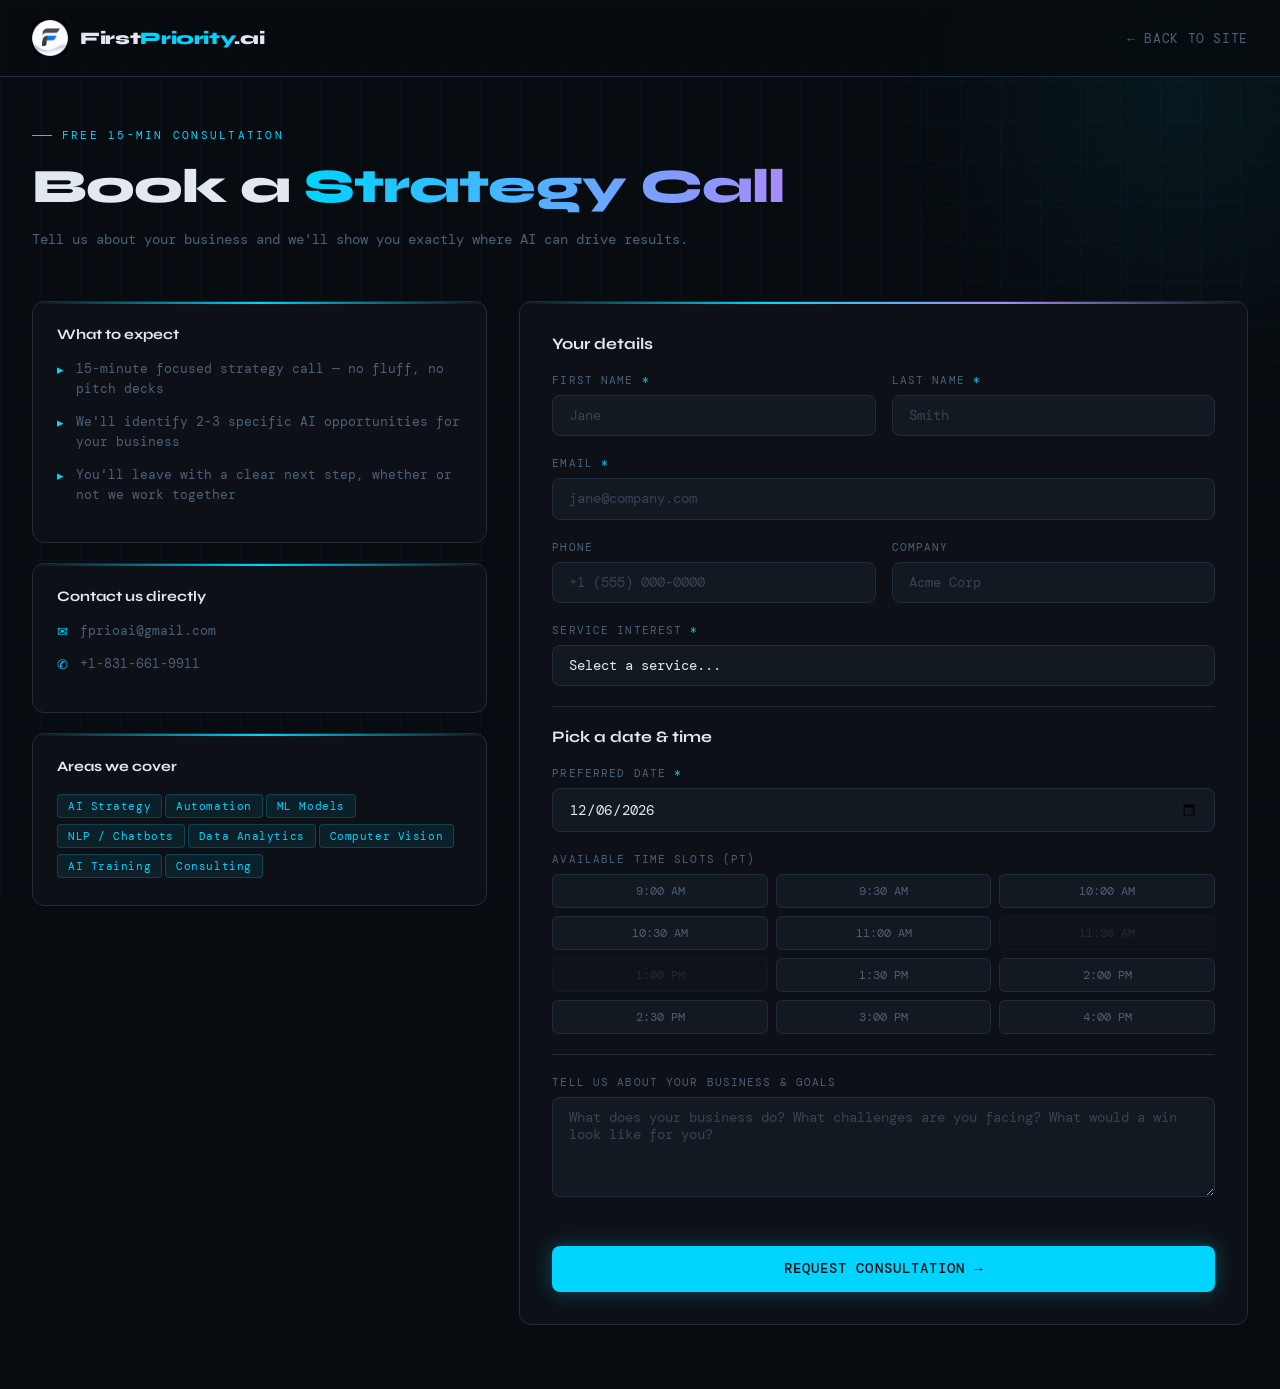
==== booking.html @ 1088a447 "fix booking redirect" ====
<!DOCTYPE html>
<html lang="en">
<head>
    <meta charset="UTF-8">
    <meta name="viewport" content="width=device-width, initial-scale=1.0">
    <title>Book a Consultation | FirstPriority.AI</title>
    <link href="https://fonts.googleapis.com/css2?family=DM+Mono:ital,wght@0,300;0,400;0,500;1,400&family=Syne:wght@400;600;700;800&display=swap" rel="stylesheet">
    <style>
        :root {
            --bg: #080c10;
            --surface: #0d1117;
            --surface2: #131920;
            --border: #1e2d3d;
            --accent: #00d4ff;
            --accent2: #00ff9d;
            --accent3: #a78bfa;
            --text: #e2e8f0;
            --muted: #4a6178;
        }
        * { margin: 0; padding: 0; box-sizing: border-box; }
        body { font-family: 'DM Mono', monospace; background: var(--bg); color: var(--text); min-height: 100vh; overflow-x: hidden; }
        body::before { content: ''; position: fixed; inset: 0; background-image: linear-gradient(rgba(0,212,255,0.03) 1px,transparent 1px),linear-gradient(90deg,rgba(0,212,255,0.03) 1px,transparent 1px); background-size: 40px 40px; pointer-events: none; z-index: 0; }
        body::after { content: ''; position: fixed; top: -200px; right: -200px; width: 600px; height: 600px; background: radial-gradient(circle,rgba(0,212,255,0.06) 0%,transparent 70%); pointer-events: none; z-index: 0; }
        header { position: fixed; top: 0; left: 0; right: 0; z-index: 50; padding: 1.25rem 2rem; border-bottom: 1px solid var(--border); background: rgba(8,12,16,0.85); backdrop-filter: blur(24px); }
        .header-container { max-width: 80rem; margin: 0 auto; display: flex; justify-content: space-between; align-items: center; }
        .logo-wrap { display: flex; align-items: center; gap: 12px; text-decoration: none; }
        .logo-mark { width: 36px; height: 36px; background: linear-gradient(135deg,var(--accent),var(--accent3)); border-radius: 8px; display: flex; align-items: center; justify-content: center; font-size: 18px; box-shadow: 0 0 20px rgba(0,212,255,0.3); }
        .logo { font-family: 'Syne',sans-serif; font-size: 1.1rem; font-weight: 800; letter-spacing: -0.02em; color: var(--text); }
        .logo span { color: var(--accent); }
        .back-link { color: var(--muted); text-decoration: none; font-size: 0.8rem; letter-spacing: 0.05em; text-transform: uppercase; display: flex; align-items: center; gap: 8px; transition: color 0.3s; }
        .back-link:hover { color: var(--accent); }
        main { position: relative; z-index: 10; padding: 8rem 2rem 4rem; max-width: 80rem; margin: 0 auto; }
        @keyframes fadeInUp { from { opacity: 0; transform: translateY(20px); } to { opacity: 1; transform: translateY(0); } }
        .page-header { margin-bottom: 3rem; animation: fadeInUp 0.5s ease both; }
        .page-label { font-size: 0.7rem; text-transform: uppercase; letter-spacing: 0.2em; color: var(--accent); margin-bottom: 1rem; display: flex; align-items: center; gap: 10px; }
        .page-label::before { content: ''; display: inline-block; width: 20px; height: 1px; background: var(--accent); }
        .page-title { font-family: 'Syne',sans-serif; font-size: clamp(2rem,4vw,3rem); font-weight: 800; letter-spacing: -0.02em; margin-bottom: 0.75rem; }
        .gradient-text { background: linear-gradient(90deg,var(--accent),var(--accent3)); -webkit-background-clip: text; -webkit-text-fill-color: transparent; background-clip: text; }
        .page-subtitle { color: var(--muted); font-size: 0.9rem; line-height: 1.8; }
        .booking-layout { display: grid; grid-template-columns: 1fr 1.6fr; gap: 2rem; animation: fadeInUp 0.6s ease 0.1s both; }
        @media (max-width: 768px) { .booking-layout { grid-template-columns: 1fr; } }
        .info-panel { display: flex; flex-direction: column; gap: 1.25rem; }
        .info-card { background: var(--surface); border: 1px solid var(--border); border-radius: 12px; padding: 1.5rem; position: relative; overflow: hidden; }
        .info-card::before { content: ''; position: absolute; top: 0; left: 0; right: 0; height: 2px; background: linear-gradient(90deg,transparent,var(--accent),transparent); }
        .info-card-title { font-family: 'Syne',sans-serif; font-size: 0.9rem; font-weight: 700; margin-bottom: 1rem; color: var(--text); }
        .info-item { display: flex; align-items: flex-start; gap: 0.75rem; margin-bottom: 0.75rem; font-size: 0.8rem; color: var(--muted); line-height: 1.6; }
        .info-item-icon { color: var(--accent); flex-shrink: 0; margin-top: 1px; }
        .service-tag { display: inline-block; padding: 4px 10px; background: rgba(0,212,255,0.08); border: 1px solid rgba(0,212,255,0.2); border-radius: 4px; font-size: 0.7rem; color: var(--accent); letter-spacing: 0.05em; margin: 3px 3px 3px 0; }
        .form-card { background: var(--surface); border: 1px solid var(--border); border-radius: 12px; padding: 2rem; position: relative; overflow: hidden; }
        .form-card::before { content: ''; position: absolute; top: 0; left: 0; right: 0; height: 2px; background: linear-gradient(90deg,transparent,var(--accent),var(--accent3),transparent); }
        .form-group { margin-bottom: 1.25rem; }
        .form-row { display: grid; grid-template-columns: 1fr 1fr; gap: 1rem; }
        @media (max-width: 500px) { .form-row { grid-template-columns: 1fr; } }
        label { display: block; font-size: 0.7rem; text-transform: uppercase; letter-spacing: 0.1em; color: var(--muted); margin-bottom: 0.5rem; }
        input, select, textarea { width: 100%; background: var(--surface2); border: 1px solid var(--border); border-radius: 8px; padding: 0.7rem 1rem; color: var(--text); font-family: 'DM Mono',monospace; font-size: 0.85rem; transition: border-color 0.3s,box-shadow 0.3s; outline: none; appearance: none; }
        input:focus, select:focus, textarea:focus { border-color: var(--accent); box-shadow: 0 0 0 3px rgba(0,212,255,0.1); }
        input::placeholder, textarea::placeholder { color: var(--muted); opacity: 0.6; }
        select option { background: var(--surface2); color: var(--text); }
        textarea { resize: vertical; min-height: 100px; }
        .slots-grid { display: grid; grid-template-columns: repeat(3,1fr); gap: 0.5rem; }
        .slot { padding: 0.5rem; background: var(--surface2); border: 1px solid var(--border); border-radius: 6px; font-size: 0.75rem; color: var(--muted); cursor: pointer; text-align: center; transition: all 0.2s; font-family: 'DM Mono',monospace; }
        .slot:hover { border-color: var(--accent); color: var(--accent); }
        .slot.selected { background: rgba(0,212,255,0.1); border-color: var(--accent); color: var(--accent); }
        .slot.unavailable { opacity: 0.3; cursor: not-allowed; pointer-events: none; }
        .btn-submit { width: 100%; padding: 0.9rem; background: var(--accent); color: #080c10; font-family: 'DM Mono',monospace; font-weight: 500; font-size: 0.85rem; letter-spacing: 0.08em; text-transform: uppercase; border: none; border-radius: 8px; cursor: pointer; transition: all 0.3s; box-shadow: 0 0 20px rgba(0,212,255,0.3); margin-top: 1.5rem; }
        .btn-submit:hover { box-shadow: 0 0 40px rgba(0,212,255,0.5); transform: translateY(-1px); }
        .success-screen { display: none; text-align: center; padding: 3rem 2rem; }
        .success-icon { width: 64px; height: 64px; background: rgba(0,255,157,0.1); border: 1px solid rgba(0,255,157,0.3); border-radius: 50%; display: flex; align-items: center; justify-content: center; font-size: 2rem; margin: 0 auto 1.5rem; }
        .success-title { font-family: 'Syne',sans-serif; font-size: 1.5rem; font-weight: 800; margin-bottom: 0.75rem; color: var(--accent2); }
        .success-detail { color: var(--muted); font-size: 0.85rem; line-height: 1.8; }
        .divider { border: none; border-top: 1px solid var(--border); margin: 1.25rem 0; }
        .form-title { font-family: 'Syne',sans-serif; font-size: 1rem; font-weight: 700; margin-bottom: 1.25rem; color: var(--text); }
        .required { color: var(--accent); }
    </style>
</head>
<body>
    <header>
        <div class="header-container">
            <a class="logo-wrap" href="index.html">
                <div class="logo-mark" style="background:none;box-shadow:none;padding:0;overflow:hidden;"><img src="[data-uri]" style="width:36px;height:36px;object-fit:cover;border-radius:8px;" alt="FP logo"></div>
                <div class="logo">First<span>Priority</span>.ai</div>
            </a>
            <a class="back-link" href="index.html">← Back to site</a>
        </div>
    </header>
    <main>
        <div class="page-header">
            <p class="page-label">Free 15-min consultation</p>
            <h1 class="page-title">Book a <span class="gradient-text">Strategy Call</span></h1>
            <p class="page-subtitle">Tell us about your business and we'll show you exactly where AI can drive results.</p>
        </div>
        <div class="booking-layout">
            <div class="info-panel">
                <div class="info-card">
                    <div class="info-card-title">What to expect</div>
                    <div class="info-item"><span class="info-item-icon">▸</span><span>15-minute focused strategy call — no fluff, no pitch decks</span></div>
                    <div class="info-item"><span class="info-item-icon">▸</span><span>We'll identify 2-3 specific AI opportunities for your business</span></div>
                    <div class="info-item"><span class="info-item-icon">▸</span><span>You'll leave with a clear next step, whether or not we work together</span></div>
                </div>
                <div class="info-card">
                    <div class="info-card-title">Contact us directly</div>
                    <div class="info-item"><span class="info-item-icon">✉</span><span>fprioai@gmail.com</span></div>
                    <div class="info-item"><span class="info-item-icon">✆</span><span>+1-831-661-9911</span></div>
                </div>
                <div class="info-card">
                    <div class="info-card-title">Areas we cover</div>
                    <span class="service-tag">AI Strategy</span><span class="service-tag">Automation</span><span class="service-tag">ML Models</span><span class="service-tag">NLP / Chatbots</span><span class="service-tag">Data Analytics</span><span class="service-tag">Computer Vision</span><span class="service-tag">AI Training</span><span class="service-tag">Consulting</span>
                </div>
            </div>
            <div class="form-card">
                <div id="formView">
                    <div class="form-title">Your details</div>
                    <div class="form-row">
                        <div class="form-group"><label>First name <span class="required">*</span></label><input type="text" id="firstName" placeholder="Jane"></div>
                        <div class="form-group"><label>Last name <span class="required">*</span></label><input type="text" id="lastName" placeholder="Smith"></div>
                    </div>
                    <div class="form-group"><label>Email <span class="required">*</span></label><input type="email" id="email" placeholder="jane@company.com"></div>
                    <div class="form-row">
                        <div class="form-group"><label>Phone</label><input type="tel" id="phone" placeholder="+1 (555) 000-0000"></div>
                        <div class="form-group"><label>Company</label><input type="text" id="company" placeholder="Acme Corp"></div>
                    </div>
                    <div class="form-group">
                        <label>Service interest <span class="required">*</span></label>
                        <select id="service"><option value="" disabled selected>Select a service...</option><option>AI Strategy & Roadmap</option><option>AI Advisory & Consulting</option><option>Custom AI Solutions</option><option>AI Training & Workshops</option><option>Machine Learning</option><option>Natural Language Processing</option><option>Process Automation</option><option>Not sure yet</option></select>
                    </div>
                    <hr class="divider">
                    <div class="form-title">Pick a date & time</div>
                    <div class="form-group"><label>Preferred date <span class="required">*</span></label><input type="date" id="date" min=""></div>
                    <div class="form-group">
                        <label>Available time slots (PT)</label>
                        <div class="slots-grid">
                            <div class="slot" onclick="selectSlot(this)">9:00 AM</div>
                            <div class="slot" onclick="selectSlot(this)">9:30 AM</div>
                            <div class="slot" onclick="selectSlot(this)">10:00 AM</div>
                            <div class="slot" onclick="selectSlot(this)">10:30 AM</div>
                            <div class="slot" onclick="selectSlot(this)">11:00 AM</div>
                            <div class="slot unavailable">11:30 AM</div>
                            <div class="slot unavailable">1:00 PM</div>
                            <div class="slot" onclick="selectSlot(this)">1:30 PM</div>
                            <div class="slot" onclick="selectSlot(this)">2:00 PM</div>
                            <div class="slot" onclick="selectSlot(this)">2:30 PM</div>
                            <div class="slot" onclick="selectSlot(this)">3:00 PM</div>
                            <div class="slot" onclick="selectSlot(this)">4:00 PM</div>
                        </div>
                    </div>
                    <hr class="divider">
                    <div class="form-group"><label>Tell us about your business & goals</label><textarea id="message" placeholder="What does your business do? What challenges are you facing? What would a win look like for you?"></textarea></div>
                    <button class="btn-submit" onclick="window.location.href='https://cal.com/first-priority-rhvod8/15min'">Request Consultation →</button>
                </div>
                <div class="success-screen" id="successView">
                    <div class="success-icon">✓</div>
                    <div class="success-title">You're booked in.</div>
                    <p class="success-detail" id="successDetail"></p>
                    <br>
                    <p class="success-detail">We'll send a confirmation to your email shortly.<br>If you need to reach us in the meantime:<br><br><strong style="color:var(--text)">fprioai@gmail.com</strong><br><strong style="color:var(--text)">+1-831-661-9911</strong></p>
                </div>
            </div>
        </div>
    </main>
    <script>
        const dateInput = document.getElementById('date');
        dateInput.min = new Date().toISOString().split('T')[0];
        dateInput.value = dateInput.min;
        let selectedSlot = null;
        function selectSlot(el) {
            document.querySelectorAll('.slot.selected').forEach(s => s.classList.remove('selected'));
            el.classList.add('selected');
            selectedSlot = el.textContent.trim();
        }
        function submitForm() {
            const firstName = document.getElementById('firstName').value.trim();
            const lastName = document.getElementById('lastName').value.trim();
            const email = document.getElementById('email').value.trim();
            const service = document.getElementById('service').value;
            const date = document.getElementById('date').value;
            if (!firstName || !lastName || !email || !service || !date) { alert('Please fill in all required fields.'); return; }
            if (!email.includes('@')) { alert('Please enter a valid email address.'); return; }
            const dateFormatted = new Date(date + 'T12:00:00').toLocaleDateString('en-US', { weekday: 'long', year: 'numeric', month: 'long', day: 'numeric' });
            const timeStr = selectedSlot ? ' at ' + selectedSlot + ' PT' : '';
            document.getElementById('successDetail').textContent = firstName + ', your consultation request for ' + dateFormatted + timeStr + ' has been received. We\'ll confirm within 1 business day.';
            document.getElementById('formView').style.display = 'none';
            document.getElementById('successView').style.display = 'block';
        }
    </script>
</body>
</html>
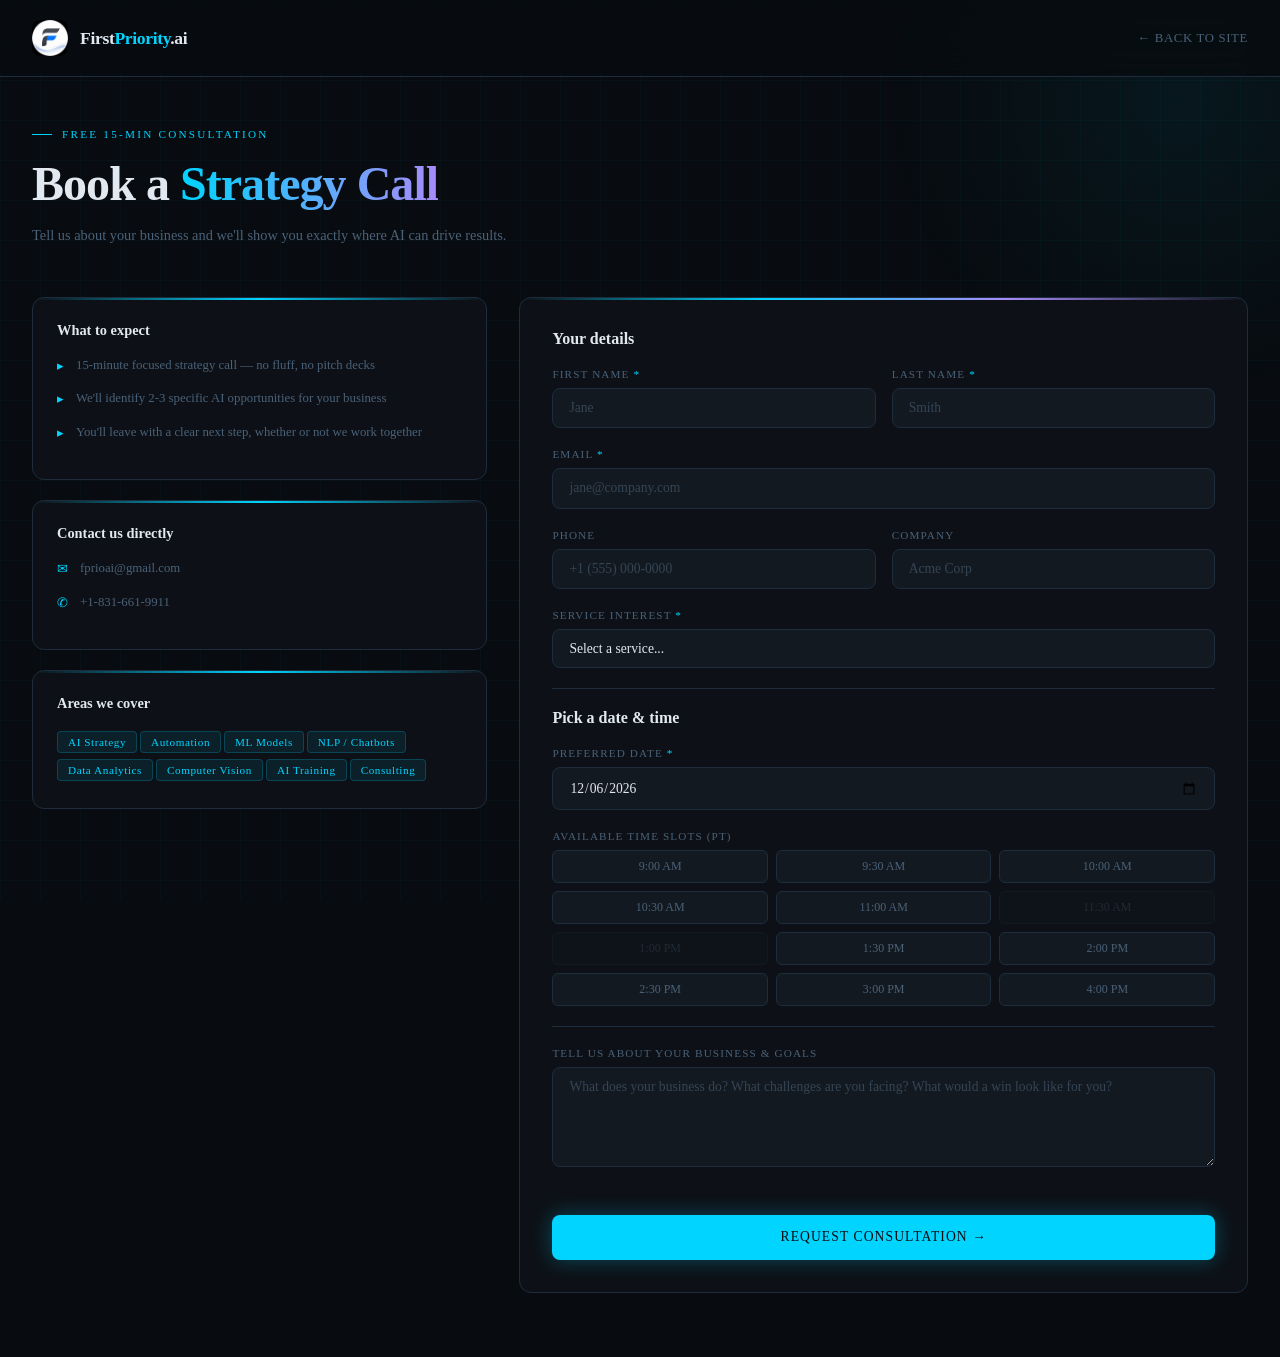
==== commit 0bf780f8: "Set booking page font to Palatino" ====
--- a/booking.html
+++ b/booking.html
@@ -18,14 +18,14 @@
             --muted: #4a6178;
         }
         * { margin: 0; padding: 0; box-sizing: border-box; }
-        body { font-family: 'DM Mono', monospace; background: var(--bg); color: var(--text); min-height: 100vh; overflow-x: hidden; }
+        body { font-family: 'Palatino', 'Palatino Linotype', 'Book Antiqua', Georgia, serif; background: var(--bg); color: var(--text); min-height: 100vh; overflow-x: hidden; }
         body::before { content: ''; position: fixed; inset: 0; background-image: linear-gradient(rgba(0,212,255,0.03) 1px,transparent 1px),linear-gradient(90deg,rgba(0,212,255,0.03) 1px,transparent 1px); background-size: 40px 40px; pointer-events: none; z-index: 0; }
         body::after { content: ''; position: fixed; top: -200px; right: -200px; width: 600px; height: 600px; background: radial-gradient(circle,rgba(0,212,255,0.06) 0%,transparent 70%); pointer-events: none; z-index: 0; }
         header { position: fixed; top: 0; left: 0; right: 0; z-index: 50; padding: 1.25rem 2rem; border-bottom: 1px solid var(--border); background: rgba(8,12,16,0.85); backdrop-filter: blur(24px); }
         .header-container { max-width: 80rem; margin: 0 auto; display: flex; justify-content: space-between; align-items: center; }
         .logo-wrap { display: flex; align-items: center; gap: 12px; text-decoration: none; }
         .logo-mark { width: 36px; height: 36px; background: linear-gradient(135deg,var(--accent),var(--accent3)); border-radius: 8px; display: flex; align-items: center; justify-content: center; font-size: 18px; box-shadow: 0 0 20px rgba(0,212,255,0.3); }
-        .logo { font-family: 'Syne',sans-serif; font-size: 1.1rem; font-weight: 800; letter-spacing: -0.02em; color: var(--text); }
+        .logo { font-family: 'Palatino', 'Palatino Linotype', 'Book Antiqua', Georgia, serif; font-size: 1.1rem; font-weight: 800; letter-spacing: -0.02em; color: var(--text); }
         .logo span { color: var(--accent); }
         .back-link { color: var(--muted); text-decoration: none; font-size: 0.8rem; letter-spacing: 0.05em; text-transform: uppercase; display: flex; align-items: center; gap: 8px; transition: color 0.3s; }
         .back-link:hover { color: var(--accent); }
@@ -34,7 +34,7 @@
         .page-header { margin-bottom: 3rem; animation: fadeInUp 0.5s ease both; }
         .page-label { font-size: 0.7rem; text-transform: uppercase; letter-spacing: 0.2em; color: var(--accent); margin-bottom: 1rem; display: flex; align-items: center; gap: 10px; }
         .page-label::before { content: ''; display: inline-block; width: 20px; height: 1px; background: var(--accent); }
-        .page-title { font-family: 'Syne',sans-serif; font-size: clamp(2rem,4vw,3rem); font-weight: 800; letter-spacing: -0.02em; margin-bottom: 0.75rem; }
+        .page-title { font-family: 'Palatino', 'Palatino Linotype', 'Book Antiqua', Georgia, serif; font-size: clamp(2rem,4vw,3rem); font-weight: 800; letter-spacing: -0.02em; margin-bottom: 0.75rem; }
         .gradient-text { background: linear-gradient(90deg,var(--accent),var(--accent3)); -webkit-background-clip: text; -webkit-text-fill-color: transparent; background-clip: text; }
         .page-subtitle { color: var(--muted); font-size: 0.9rem; line-height: 1.8; }
         .booking-layout { display: grid; grid-template-columns: 1fr 1.6fr; gap: 2rem; animation: fadeInUp 0.6s ease 0.1s both; }
@@ -42,7 +42,7 @@
         .info-panel { display: flex; flex-direction: column; gap: 1.25rem; }
         .info-card { background: var(--surface); border: 1px solid var(--border); border-radius: 12px; padding: 1.5rem; position: relative; overflow: hidden; }
         .info-card::before { content: ''; position: absolute; top: 0; left: 0; right: 0; height: 2px; background: linear-gradient(90deg,transparent,var(--accent),transparent); }
-        .info-card-title { font-family: 'Syne',sans-serif; font-size: 0.9rem; font-weight: 700; margin-bottom: 1rem; color: var(--text); }
+        .info-card-title { font-family: 'Palatino', 'Palatino Linotype', 'Book Antiqua', Georgia, serif; font-size: 0.9rem; font-weight: 700; margin-bottom: 1rem; color: var(--text); }
         .info-item { display: flex; align-items: flex-start; gap: 0.75rem; margin-bottom: 0.75rem; font-size: 0.8rem; color: var(--muted); line-height: 1.6; }
         .info-item-icon { color: var(--accent); flex-shrink: 0; margin-top: 1px; }
         .service-tag { display: inline-block; padding: 4px 10px; background: rgba(0,212,255,0.08); border: 1px solid rgba(0,212,255,0.2); border-radius: 4px; font-size: 0.7rem; color: var(--accent); letter-spacing: 0.05em; margin: 3px 3px 3px 0; }
@@ -52,27 +52,27 @@
         .form-row { display: grid; grid-template-columns: 1fr 1fr; gap: 1rem; }
         @media (max-width: 500px) { .form-row { grid-template-columns: 1fr; } }
         label { display: block; font-size: 0.7rem; text-transform: uppercase; letter-spacing: 0.1em; color: var(--muted); margin-bottom: 0.5rem; }
-        input, select, textarea { width: 100%; background: var(--surface2); border: 1px solid var(--border); border-radius: 8px; padding: 0.7rem 1rem; color: var(--text); font-family: 'DM Mono',monospace; font-size: 0.85rem; transition: border-color 0.3s,box-shadow 0.3s; outline: none; appearance: none; }
+        input, select, textarea { width: 100%; background: var(--surface2); border: 1px solid var(--border); border-radius: 8px; padding: 0.7rem 1rem; color: var(--text); font-family: 'Palatino', 'Palatino Linotype', 'Book Antiqua', Georgia, serif; font-size: 0.85rem; transition: border-color 0.3s,box-shadow 0.3s; outline: none; appearance: none; }
         input:focus, select:focus, textarea:focus { border-color: var(--accent); box-shadow: 0 0 0 3px rgba(0,212,255,0.1); }
         input::placeholder, textarea::placeholder { color: var(--muted); opacity: 0.6; }
         select option { background: var(--surface2); color: var(--text); }
         textarea { resize: vertical; min-height: 100px; }
         .slots-grid { display: grid; grid-template-columns: repeat(3,1fr); gap: 0.5rem; }
-        .slot { padding: 0.5rem; background: var(--surface2); border: 1px solid var(--border); border-radius: 6px; font-size: 0.75rem; color: var(--muted); cursor: pointer; text-align: center; transition: all 0.2s; font-family: 'DM Mono',monospace; }
+        .slot { padding: 0.5rem; background: var(--surface2); border: 1px solid var(--border); border-radius: 6px; font-size: 0.75rem; color: var(--muted); cursor: pointer; text-align: center; transition: all 0.2s; font-family: 'Palatino', 'Palatino Linotype', 'Book Antiqua', Georgia, serif; }
         .slot:hover { border-color: var(--accent); color: var(--accent); }
         .slot.selected { background: rgba(0,212,255,0.1); border-color: var(--accent); color: var(--accent); }
         .slot.unavailable { opacity: 0.3; cursor: not-allowed; pointer-events: none; }
-        .btn-submit { width: 100%; padding: 0.9rem; background: var(--accent); color: #080c10; font-family: 'DM Mono',monospace; font-weight: 500; font-size: 0.85rem; letter-spacing: 0.08em; text-transform: uppercase; border: none; border-radius: 8px; cursor: pointer; transition: all 0.3s; box-shadow: 0 0 20px rgba(0,212,255,0.3); margin-top: 1.5rem; }
+        .btn-submit { width: 100%; padding: 0.9rem; background: var(--accent); color: #080c10; font-family: 'Palatino', 'Palatino Linotype', 'Book Antiqua', Georgia, serif; font-weight: 500; font-size: 0.85rem; letter-spacing: 0.08em; text-transform: uppercase; border: none; border-radius: 8px; cursor: pointer; transition: all 0.3s; box-shadow: 0 0 20px rgba(0,212,255,0.3); margin-top: 1.5rem; }
         .btn-submit:hover { box-shadow: 0 0 40px rgba(0,212,255,0.5); transform: translateY(-1px); }
         .success-screen { display: none; text-align: center; padding: 3rem 2rem; }
         .success-icon { width: 64px; height: 64px; background: rgba(0,255,157,0.1); border: 1px solid rgba(0,255,157,0.3); border-radius: 50%; display: flex; align-items: center; justify-content: center; font-size: 2rem; margin: 0 auto 1.5rem; }
-        .success-title { font-family: 'Syne',sans-serif; font-size: 1.5rem; font-weight: 800; margin-bottom: 0.75rem; color: var(--accent2); }
+        .success-title { font-family: 'Palatino', 'Palatino Linotype', 'Book Antiqua', Georgia, serif; font-size: 1.5rem; font-weight: 800; margin-bottom: 0.75rem; color: var(--accent2); }
         .success-detail { color: var(--muted); font-size: 0.85rem; line-height: 1.8; }
         .divider { border: none; border-top: 1px solid var(--border); margin: 1.25rem 0; }
-        .form-title { font-family: 'Syne',sans-serif; font-size: 1rem; font-weight: 700; margin-bottom: 1.25rem; color: var(--text); }
+        .form-title { font-family: 'Palatino', 'Palatino Linotype', 'Book Antiqua', Georgia, serif; font-size: 1rem; font-weight: 700; margin-bottom: 1.25rem; color: var(--text); }
         .required { color: var(--accent); }
     </style>
-</head>
+<link rel="icon" type="image/png" href="favicon.png"><link rel="apple-touch-icon" href="favicon.png"><link rel="icon" type="image/x-icon" href="favicon.ico"><link rel="icon" type="image/png" href="favicon.png"><link rel="apple-touch-icon" href="favicon.png"></head>
 <body>
     <header>
         <div class="header-container">
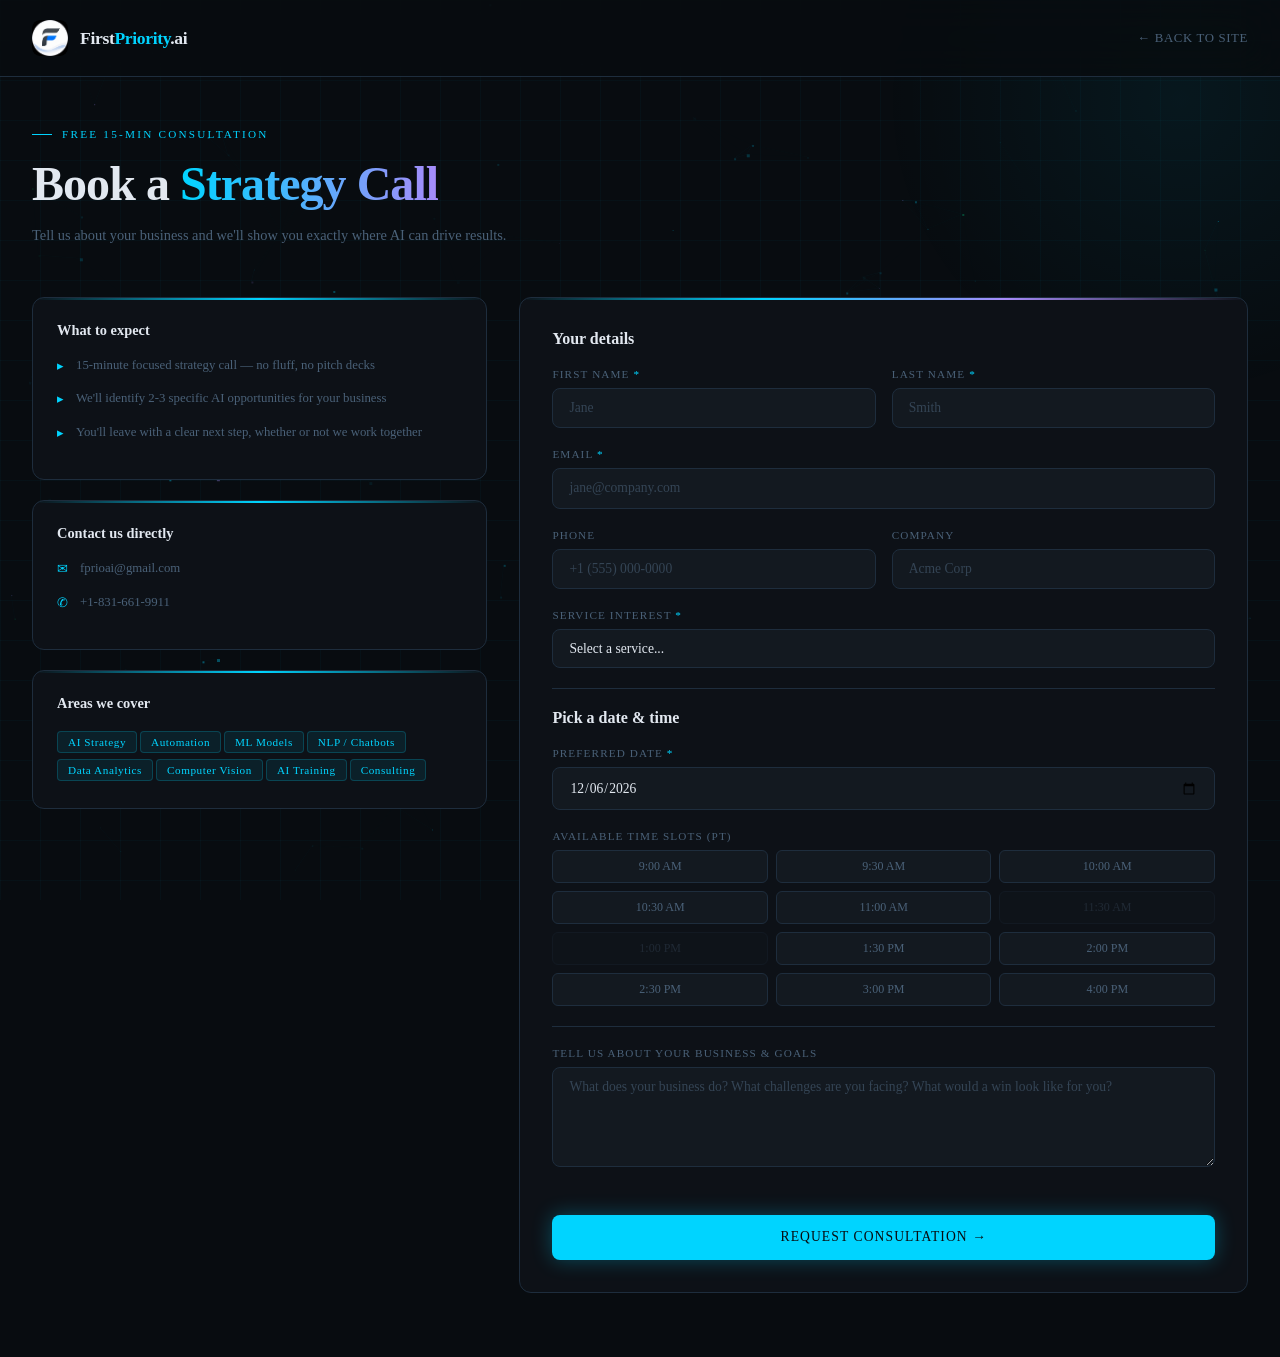
==== commit 44f9d400: "Add particle background to booking page" ====
--- a/booking.html
+++ b/booking.html
@@ -74,6 +74,8 @@
     </style>
 <link rel="icon" type="image/png" href="favicon.png"><link rel="apple-touch-icon" href="favicon.png"><link rel="icon" type="image/x-icon" href="favicon.ico"><link rel="icon" type="image/png" href="favicon.png"><link rel="apple-touch-icon" href="favicon.png"></head>
 <body>
+<canvas id="fp-particles" style="position:fixed;top:0;left:0;width:100%;height:100%;pointer-events:none;z-index:0;"></canvas>
+
     <header>
         <div class="header-container">
             <a class="logo-wrap" href="index.html">
@@ -182,5 +184,69 @@
             document.getElementById('successView').style.display = 'block';
         }
     </script>
+<script>
+/* ===== Pixel field background ===== */
+(function(){
+  const canvas = document.getElementById('fp-particles');
+  if(!canvas) return;
+  const ctx = canvas.getContext('2d');
+  let W, H, pixels = [];
+  const PALETTE = ['0,212,255','0,255,157','167,139,250'];
+  const mobile = window.innerWidth < 600;
+  function resize(){
+    W = canvas.width = window.innerWidth;
+    H = canvas.height = window.innerHeight;
+    init();
+  }
+  function spawn(){
+    const sz = Math.random() < 0.15 ? 3 : (Math.random() < 0.5 ? 2 : 1);
+    return {
+      x: Math.random()*W, y: Math.random()*H,
+      vx: (Math.random()-0.5)*0.22, vy: (Math.random()-0.5)*0.22,
+      s: sz, base: Math.random()*0.32 + 0.12,
+      tw: Math.random()*Math.PI*2, tws: Math.random()*0.02 + 0.004,
+      col: PALETTE[Math.random() < 0.78 ? 0 : (Math.random() < 0.5 ? 1 : 2)]
+    };
+  }
+  function init(){
+    pixels = [];
+    const density = mobile ? 13000 : 6500;
+    const count = Math.min(mobile ? 95 : 280, Math.floor((W*H)/density));
+    for(let i=0;i<count;i++) pixels.push(spawn());
+  }
+  function draw(){
+    ctx.clearRect(0,0,W,H);
+    for(const p of pixels){
+      p.x += p.vx; p.y += p.vy; p.tw += p.tws;
+      if(p.x < -4) p.x = W+4; if(p.x > W+4) p.x = -4;
+      if(p.y < -4) p.y = H+4; if(p.y > H+4) p.y = -4;
+      const a = p.base * (0.55 + 0.45*Math.sin(p.tw));
+      ctx.fillStyle = 'rgba(' + p.col + ',' + a + ')';
+      ctx.fillRect(p.x, p.y, p.s, p.s);
+    }
+    if(!mobile){
+      for(let i=0;i<pixels.length;i++){
+        for(let j=i+1;j<pixels.length;j++){
+          const dx = pixels[i].x - pixels[j].x, dy = pixels[i].y - pixels[j].y;
+          const d2 = dx*dx + dy*dy;
+          if(d2 < 8100){
+            const o = 0.06 * (1 - Math.sqrt(d2)/90);
+            ctx.strokeStyle = 'rgba(0,212,255,' + o + ')';
+            ctx.lineWidth = 0.5;
+            ctx.beginPath();
+            ctx.moveTo(pixels[i].x, pixels[i].y);
+            ctx.lineTo(pixels[j].x, pixels[j].y);
+            ctx.stroke();
+          }
+        }
+      }
+    }
+    requestAnimationFrame(draw);
+  }
+  window.addEventListener('resize', resize);
+  resize();
+  draw();
+})();
+</script>
 </body>
 </html>
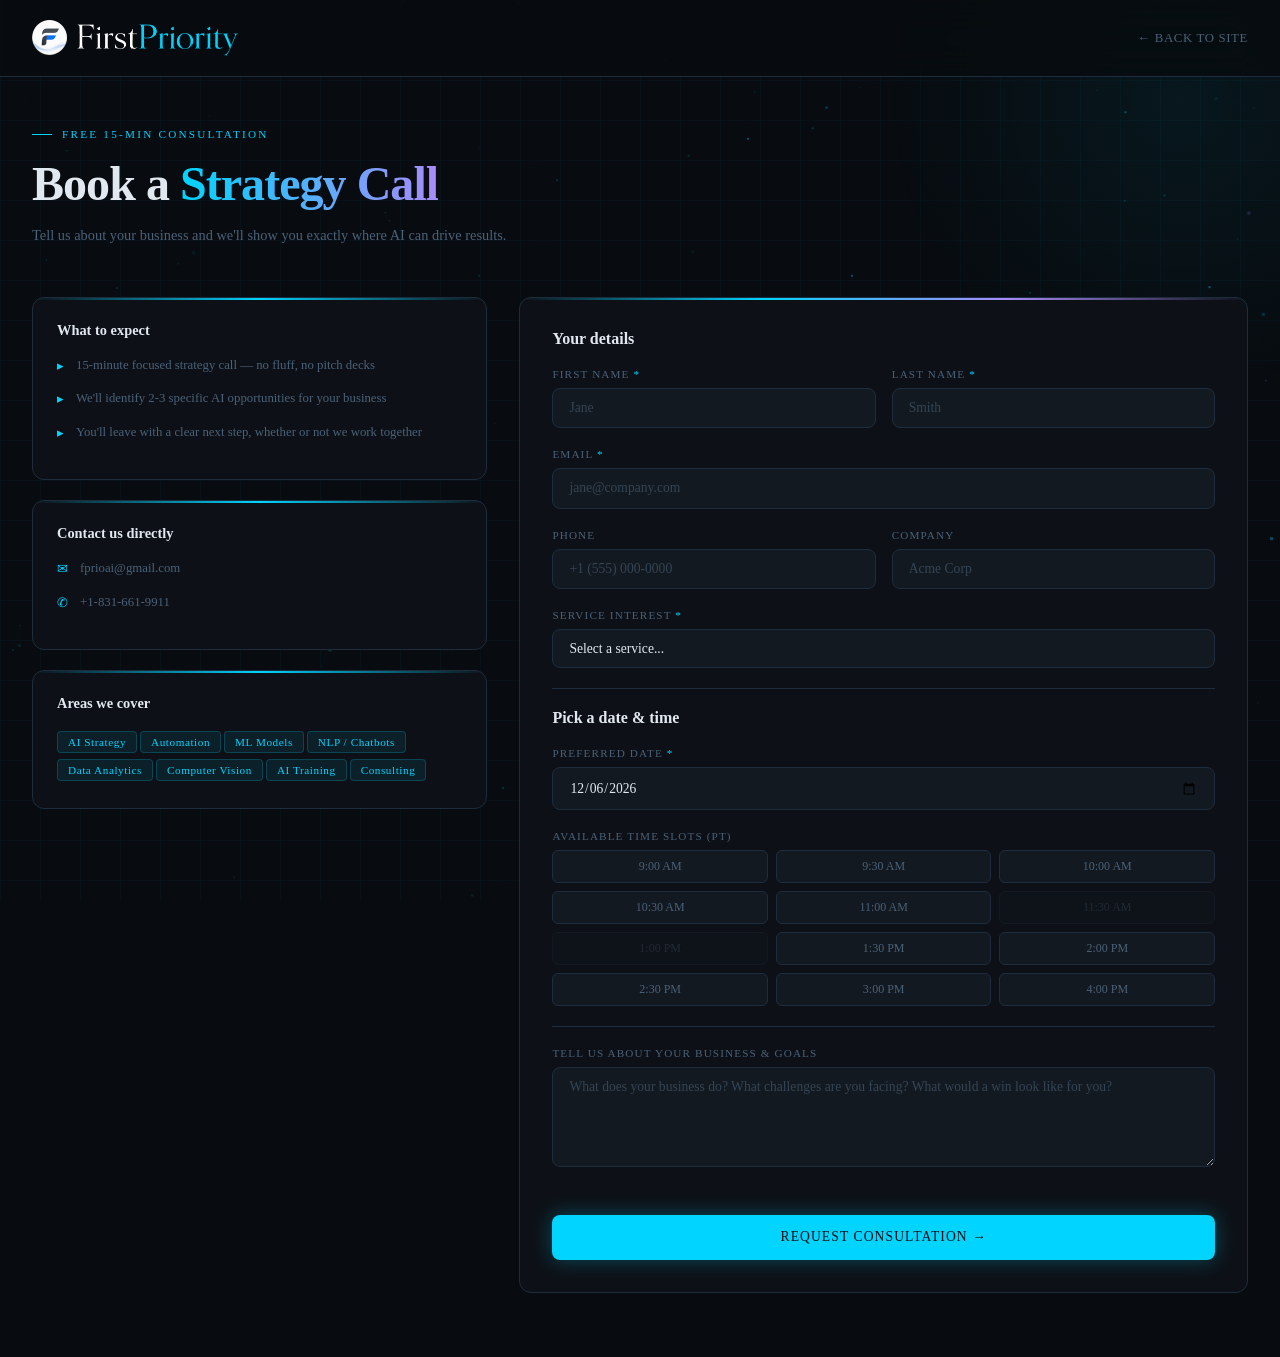
==== commit 61aa4a0f: "Replace header logo with new FirstPriority wordmark Swap the old icon + text logo for logo.png (whit" ====
--- a/booking.html
+++ b/booking.html
@@ -27,6 +27,8 @@
         .logo-mark { width: 36px; height: 36px; background: linear-gradient(135deg,var(--accent),var(--accent3)); border-radius: 8px; display: flex; align-items: center; justify-content: center; font-size: 18px; box-shadow: 0 0 20px rgba(0,212,255,0.3); }
         .logo { font-family: 'Palatino', 'Palatino Linotype', 'Book Antiqua', Georgia, serif; font-size: 1.1rem; font-weight: 800; letter-spacing: -0.02em; color: var(--text); }
         .logo span { color: var(--accent); }
+        .logo-img { height: 36px; width: auto; display: block; }
+        @media (max-width: 600px) { .logo-img { height: 28px; } }
         .back-link { color: var(--muted); text-decoration: none; font-size: 0.8rem; letter-spacing: 0.05em; text-transform: uppercase; display: flex; align-items: center; gap: 8px; transition: color 0.3s; }
         .back-link:hover { color: var(--accent); }
         main { position: relative; z-index: 10; padding: 8rem 2rem 4rem; max-width: 80rem; margin: 0 auto; }
@@ -79,8 +81,7 @@
     <header>
         <div class="header-container">
             <a class="logo-wrap" href="index.html">
-                <div class="logo-mark" style="background:none;box-shadow:none;padding:0;overflow:hidden;"><img src="[data-uri]" style="width:36px;height:36px;object-fit:cover;border-radius:8px;" alt="FP logo"></div>
-                <div class="logo">First<span>Priority</span>.ai</div>
+                <img class="logo-img" src="logo.png" alt="FirstPriority.ai" width="205" height="36">
             </a>
             <a class="back-link" href="index.html">← Back to site</a>
         </div>
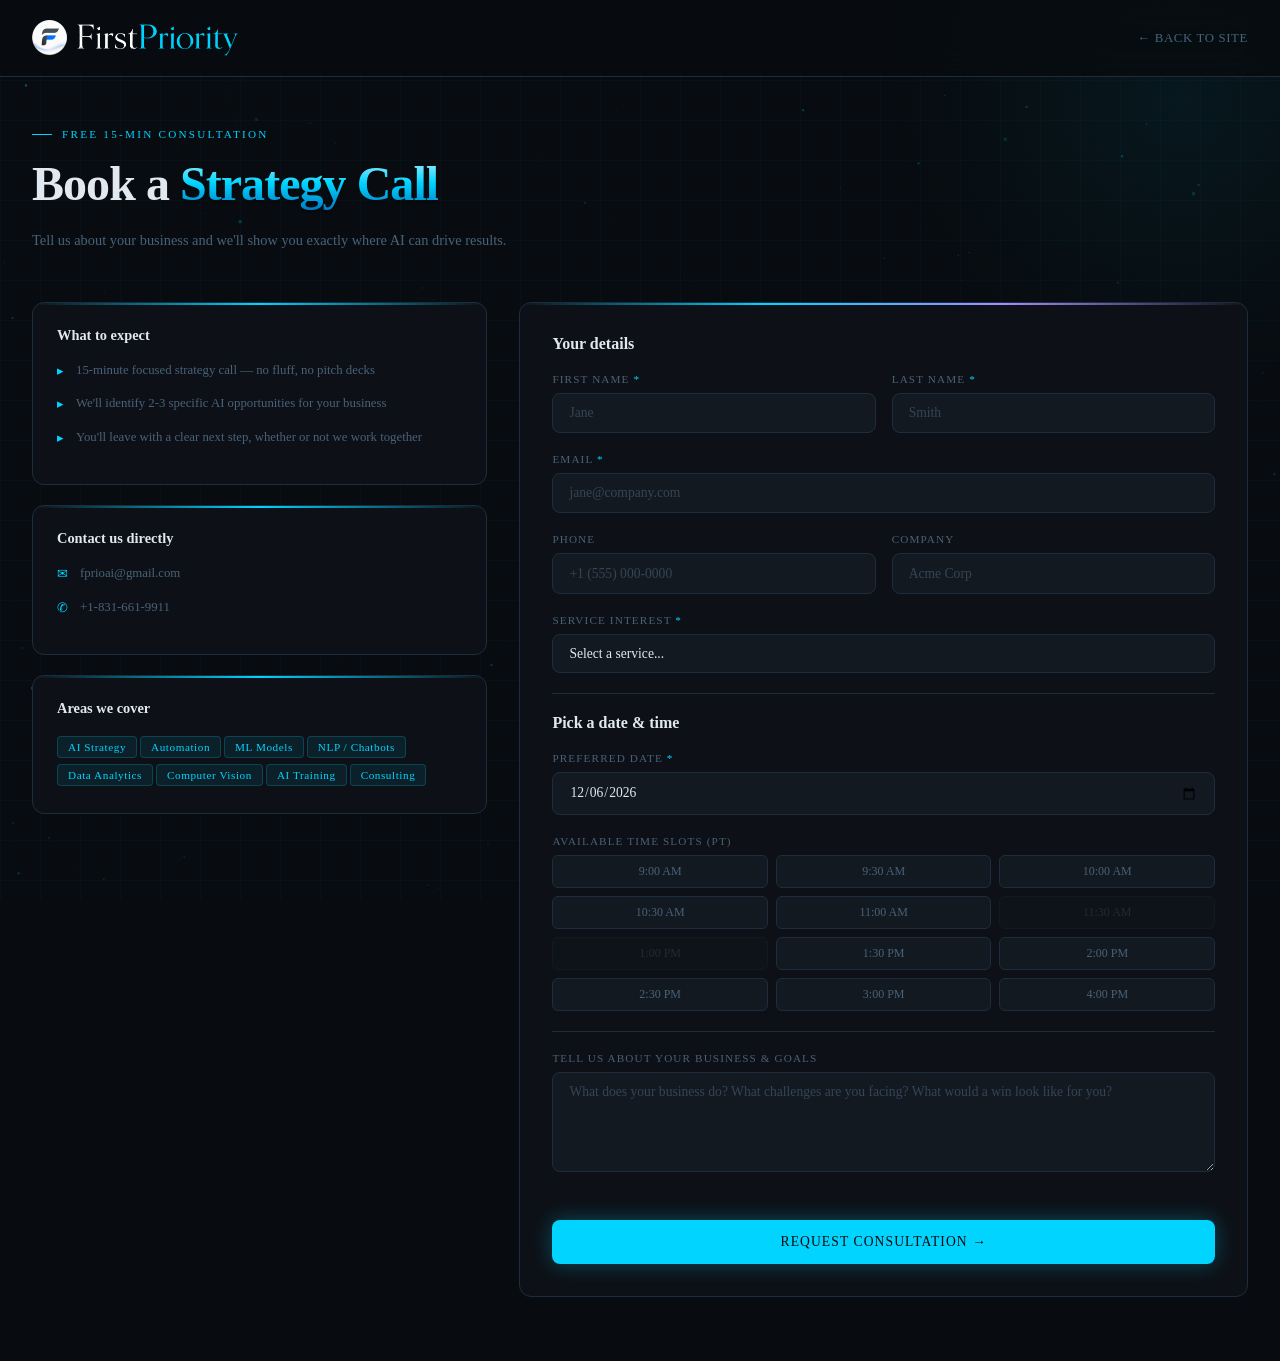
==== commit 48b9a739: "Extend animated metallic shine to section and page titles Section headings on the home page, the boo" ====
--- a/booking.html
+++ b/booking.html
@@ -37,7 +37,25 @@
         .page-label { font-size: 0.7rem; text-transform: uppercase; letter-spacing: 0.2em; color: var(--accent); margin-bottom: 1rem; display: flex; align-items: center; gap: 10px; }
         .page-label::before { content: ''; display: inline-block; width: 20px; height: 1px; background: var(--accent); }
         .page-title { font-family: 'Palatino', 'Palatino Linotype', 'Book Antiqua', Georgia, serif; font-size: clamp(2rem,4vw,3rem); font-weight: 800; letter-spacing: -0.02em; margin-bottom: 0.75rem; }
-        .gradient-text { background: linear-gradient(90deg,var(--accent),var(--accent3)); -webkit-background-clip: text; -webkit-text-fill-color: transparent; background-clip: text; }
+        .gradient-text {
+            display: inline-block; padding-bottom: 0.1em;
+            background-image:
+                linear-gradient(105deg, transparent 40%, rgba(235,252,255,0.95) 50%, transparent 60%),
+                linear-gradient(180deg, #b8f3ff 0%, #00d4ff 45%, #0067b8 100%);
+            background-size: 250% 100%, 100% 100%; background-repeat: no-repeat;
+            -webkit-background-clip: text; background-clip: text;
+            -webkit-text-fill-color: transparent; color: transparent;
+            filter: drop-shadow(0 2px 1px rgba(0, 0, 0, 0.45));
+            animation: hero-shine 4.5s ease-in-out infinite;
+        }
+        @keyframes hero-shine {
+            0%   { background-position: 150% 0, 0 0; }
+            55%  { background-position: -50% 0, 0 0; }
+            100% { background-position: -50% 0, 0 0; }
+        }
+        @media (prefers-reduced-motion: reduce) {
+            .gradient-text { animation: none; background-position: 150% 0, 0 0; }
+        }
         .page-subtitle { color: var(--muted); font-size: 0.9rem; line-height: 1.8; }
         .booking-layout { display: grid; grid-template-columns: 1fr 1.6fr; gap: 2rem; animation: fadeInUp 0.6s ease 0.1s both; }
         @media (max-width: 768px) { .booking-layout { grid-template-columns: 1fr; } }
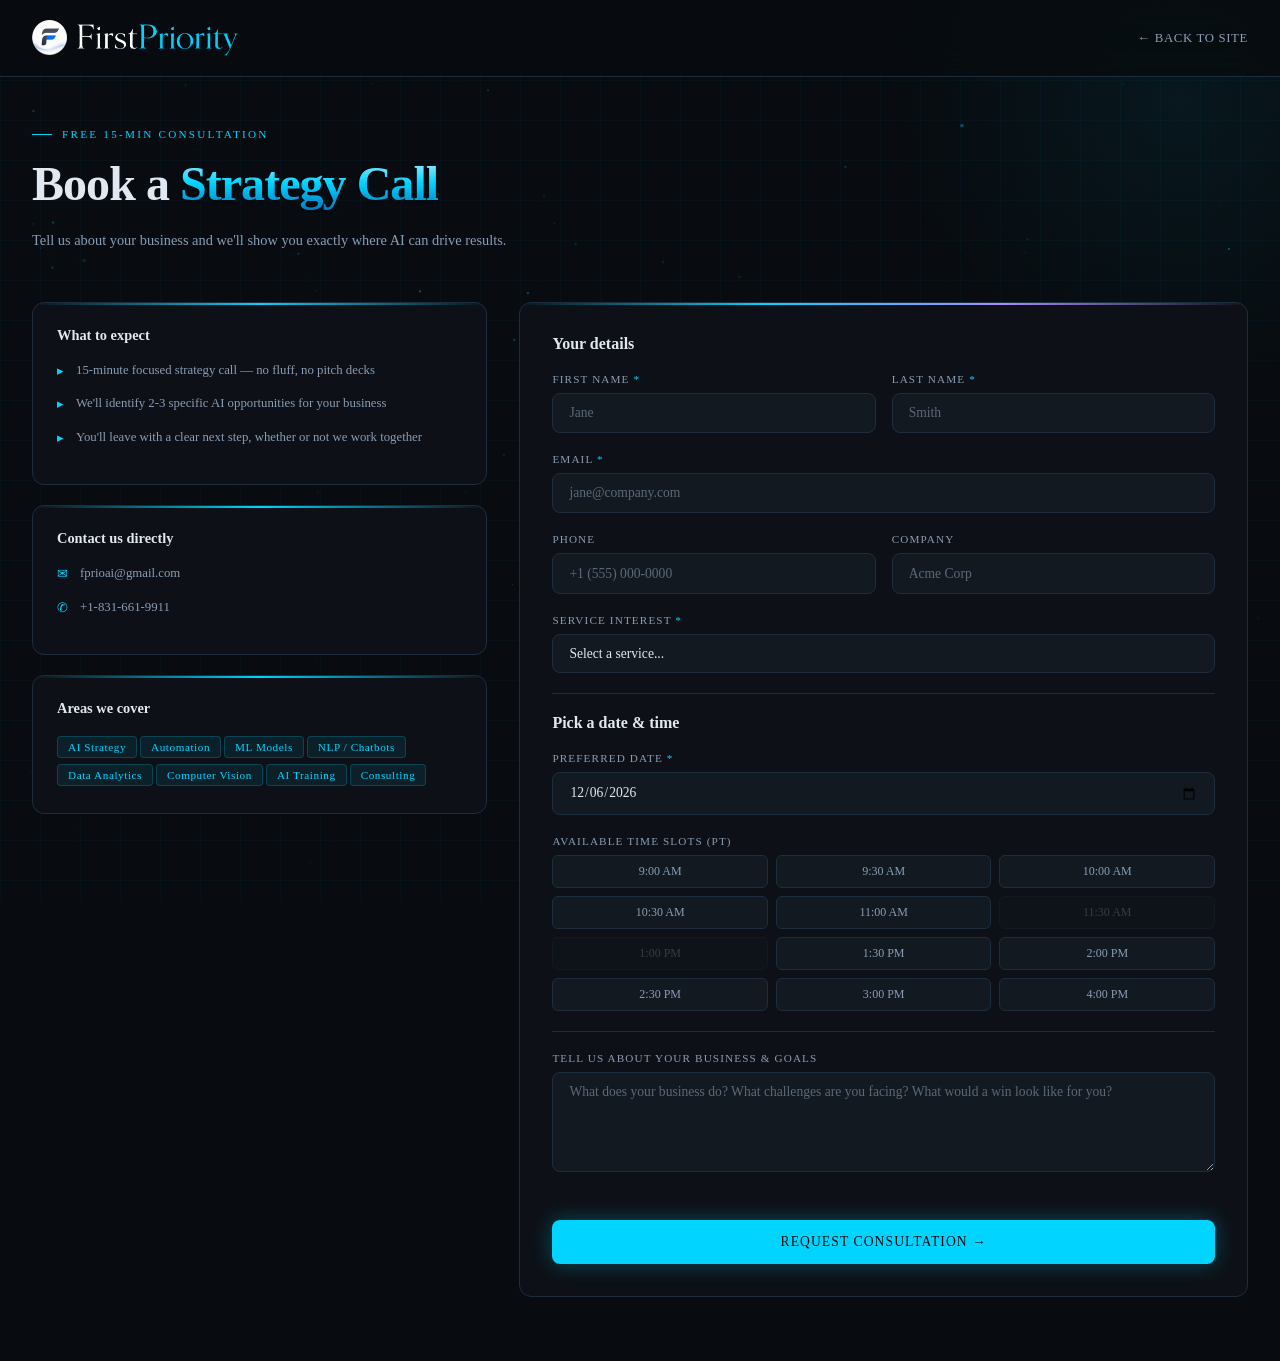
==== commit 1823d1eb: "Lighter gray text across the site for readability #4a6178 and #64748b -> #8a9db3 (~7:1 on the dark b" ====
--- a/booking.html
+++ b/booking.html
@@ -15,7 +15,7 @@
             --accent2: #00ff9d;
             --accent3: #a78bfa;
             --text: #e2e8f0;
-            --muted: #4a6178;
+            --muted: #8a9db3;
         }
         * { margin: 0; padding: 0; box-sizing: border-box; }
         body { font-family: 'Palatino', 'Palatino Linotype', 'Book Antiqua', Georgia, serif; background: var(--bg); color: var(--text); min-height: 100vh; overflow-x: hidden; }
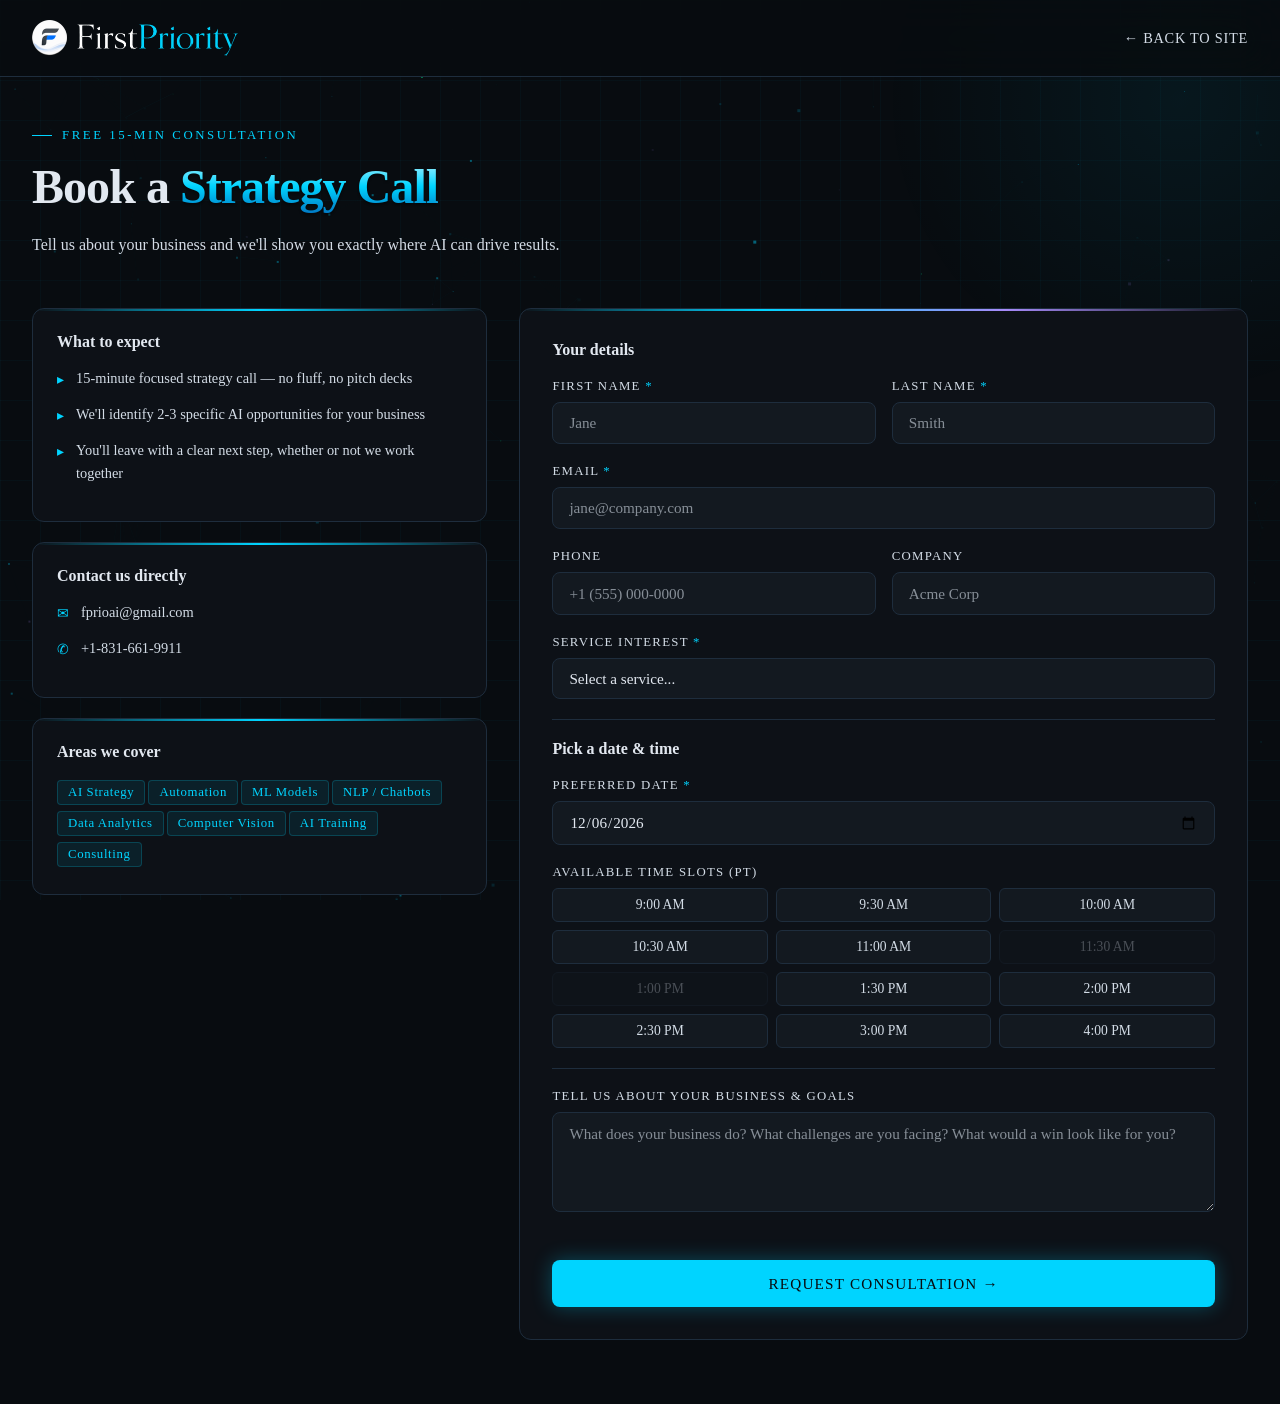
==== commit fc400bb8: "Near-white secondary text and larger small text across the site Co-Authored-By: Claude Opus 5.5 <nor" ====
--- a/booking.html
+++ b/booking.html
@@ -15,7 +15,7 @@
             --accent2: #00ff9d;
             --accent3: #a78bfa;
             --text: #e2e8f0;
-            --muted: #8a9db3;
+            --muted: #d3dce6;
         }
         * { margin: 0; padding: 0; box-sizing: border-box; }
         body { font-family: 'Palatino', 'Palatino Linotype', 'Book Antiqua', Georgia, serif; background: var(--bg); color: var(--text); min-height: 100vh; overflow-x: hidden; }
@@ -29,12 +29,12 @@
         .logo span { color: var(--accent); }
         .logo-img { height: 36px; width: auto; display: block; }
         @media (max-width: 600px) { .logo-img { height: 28px; } }
-        .back-link { color: var(--muted); text-decoration: none; font-size: 0.8rem; letter-spacing: 0.05em; text-transform: uppercase; display: flex; align-items: center; gap: 8px; transition: color 0.3s; }
+        .back-link { color: var(--muted); text-decoration: none; font-size: 0.9rem; letter-spacing: 0.05em; text-transform: uppercase; display: flex; align-items: center; gap: 8px; transition: color 0.3s; }
         .back-link:hover { color: var(--accent); }
         main { position: relative; z-index: 10; padding: 8rem 2rem 4rem; max-width: 80rem; margin: 0 auto; }
         @keyframes fadeInUp { from { opacity: 0; transform: translateY(20px); } to { opacity: 1; transform: translateY(0); } }
         .page-header { margin-bottom: 3rem; animation: fadeInUp 0.5s ease both; }
-        .page-label { font-size: 0.7rem; text-transform: uppercase; letter-spacing: 0.2em; color: var(--accent); margin-bottom: 1rem; display: flex; align-items: center; gap: 10px; }
+        .page-label { font-size: 0.8rem; text-transform: uppercase; letter-spacing: 0.2em; color: var(--accent); margin-bottom: 1rem; display: flex; align-items: center; gap: 10px; }
         .page-label::before { content: ''; display: inline-block; width: 20px; height: 1px; background: var(--accent); }
         .page-title { font-family: 'Palatino', 'Palatino Linotype', 'Book Antiqua', Georgia, serif; font-size: clamp(2rem,4vw,3rem); font-weight: 800; letter-spacing: -0.02em; margin-bottom: 0.75rem; }
         .gradient-text {
@@ -56,38 +56,38 @@
         @media (prefers-reduced-motion: reduce) {
             .gradient-text { animation: none; background-position: 150% 0, 0 0; }
         }
-        .page-subtitle { color: var(--muted); font-size: 0.9rem; line-height: 1.8; }
+        .page-subtitle { color: var(--muted); font-size: 1rem; line-height: 1.8; }
         .booking-layout { display: grid; grid-template-columns: 1fr 1.6fr; gap: 2rem; animation: fadeInUp 0.6s ease 0.1s both; }
         @media (max-width: 768px) { .booking-layout { grid-template-columns: 1fr; } }
         .info-panel { display: flex; flex-direction: column; gap: 1.25rem; }
         .info-card { background: var(--surface); border: 1px solid var(--border); border-radius: 12px; padding: 1.5rem; position: relative; overflow: hidden; }
         .info-card::before { content: ''; position: absolute; top: 0; left: 0; right: 0; height: 2px; background: linear-gradient(90deg,transparent,var(--accent),transparent); }
-        .info-card-title { font-family: 'Palatino', 'Palatino Linotype', 'Book Antiqua', Georgia, serif; font-size: 0.9rem; font-weight: 700; margin-bottom: 1rem; color: var(--text); }
-        .info-item { display: flex; align-items: flex-start; gap: 0.75rem; margin-bottom: 0.75rem; font-size: 0.8rem; color: var(--muted); line-height: 1.6; }
+        .info-card-title { font-family: 'Palatino', 'Palatino Linotype', 'Book Antiqua', Georgia, serif; font-size: 1rem; font-weight: 700; margin-bottom: 1rem; color: var(--text); }
+        .info-item { display: flex; align-items: flex-start; gap: 0.75rem; margin-bottom: 0.75rem; font-size: 0.9rem; color: var(--muted); line-height: 1.6; }
         .info-item-icon { color: var(--accent); flex-shrink: 0; margin-top: 1px; }
-        .service-tag { display: inline-block; padding: 4px 10px; background: rgba(0,212,255,0.08); border: 1px solid rgba(0,212,255,0.2); border-radius: 4px; font-size: 0.7rem; color: var(--accent); letter-spacing: 0.05em; margin: 3px 3px 3px 0; }
+        .service-tag { display: inline-block; padding: 4px 10px; background: rgba(0,212,255,0.08); border: 1px solid rgba(0,212,255,0.2); border-radius: 4px; font-size: 0.8rem; color: var(--accent); letter-spacing: 0.05em; margin: 3px 3px 3px 0; }
         .form-card { background: var(--surface); border: 1px solid var(--border); border-radius: 12px; padding: 2rem; position: relative; overflow: hidden; }
         .form-card::before { content: ''; position: absolute; top: 0; left: 0; right: 0; height: 2px; background: linear-gradient(90deg,transparent,var(--accent),var(--accent3),transparent); }
         .form-group { margin-bottom: 1.25rem; }
         .form-row { display: grid; grid-template-columns: 1fr 1fr; gap: 1rem; }
         @media (max-width: 500px) { .form-row { grid-template-columns: 1fr; } }
-        label { display: block; font-size: 0.7rem; text-transform: uppercase; letter-spacing: 0.1em; color: var(--muted); margin-bottom: 0.5rem; }
-        input, select, textarea { width: 100%; background: var(--surface2); border: 1px solid var(--border); border-radius: 8px; padding: 0.7rem 1rem; color: var(--text); font-family: 'Palatino', 'Palatino Linotype', 'Book Antiqua', Georgia, serif; font-size: 0.85rem; transition: border-color 0.3s,box-shadow 0.3s; outline: none; appearance: none; }
+        label { display: block; font-size: 0.8rem; text-transform: uppercase; letter-spacing: 0.1em; color: var(--muted); margin-bottom: 0.5rem; }
+        input, select, textarea { width: 100%; background: var(--surface2); border: 1px solid var(--border); border-radius: 8px; padding: 0.7rem 1rem; color: var(--text); font-family: 'Palatino', 'Palatino Linotype', 'Book Antiqua', Georgia, serif; font-size: 0.95rem; transition: border-color 0.3s,box-shadow 0.3s; outline: none; appearance: none; }
         input:focus, select:focus, textarea:focus { border-color: var(--accent); box-shadow: 0 0 0 3px rgba(0,212,255,0.1); }
         input::placeholder, textarea::placeholder { color: var(--muted); opacity: 0.6; }
         select option { background: var(--surface2); color: var(--text); }
         textarea { resize: vertical; min-height: 100px; }
         .slots-grid { display: grid; grid-template-columns: repeat(3,1fr); gap: 0.5rem; }
-        .slot { padding: 0.5rem; background: var(--surface2); border: 1px solid var(--border); border-radius: 6px; font-size: 0.75rem; color: var(--muted); cursor: pointer; text-align: center; transition: all 0.2s; font-family: 'Palatino', 'Palatino Linotype', 'Book Antiqua', Georgia, serif; }
+        .slot { padding: 0.5rem; background: var(--surface2); border: 1px solid var(--border); border-radius: 6px; font-size: 0.85rem; color: var(--muted); cursor: pointer; text-align: center; transition: all 0.2s; font-family: 'Palatino', 'Palatino Linotype', 'Book Antiqua', Georgia, serif; }
         .slot:hover { border-color: var(--accent); color: var(--accent); }
         .slot.selected { background: rgba(0,212,255,0.1); border-color: var(--accent); color: var(--accent); }
         .slot.unavailable { opacity: 0.3; cursor: not-allowed; pointer-events: none; }
-        .btn-submit { width: 100%; padding: 0.9rem; background: var(--accent); color: #080c10; font-family: 'Palatino', 'Palatino Linotype', 'Book Antiqua', Georgia, serif; font-weight: 500; font-size: 0.85rem; letter-spacing: 0.08em; text-transform: uppercase; border: none; border-radius: 8px; cursor: pointer; transition: all 0.3s; box-shadow: 0 0 20px rgba(0,212,255,0.3); margin-top: 1.5rem; }
+        .btn-submit { width: 100%; padding: 0.9rem; background: var(--accent); color: #080c10; font-family: 'Palatino', 'Palatino Linotype', 'Book Antiqua', Georgia, serif; font-weight: 500; font-size: 0.95rem; letter-spacing: 0.08em; text-transform: uppercase; border: none; border-radius: 8px; cursor: pointer; transition: all 0.3s; box-shadow: 0 0 20px rgba(0,212,255,0.3); margin-top: 1.5rem; }
         .btn-submit:hover { box-shadow: 0 0 40px rgba(0,212,255,0.5); transform: translateY(-1px); }
         .success-screen { display: none; text-align: center; padding: 3rem 2rem; }
         .success-icon { width: 64px; height: 64px; background: rgba(0,255,157,0.1); border: 1px solid rgba(0,255,157,0.3); border-radius: 50%; display: flex; align-items: center; justify-content: center; font-size: 2rem; margin: 0 auto 1.5rem; }
         .success-title { font-family: 'Palatino', 'Palatino Linotype', 'Book Antiqua', Georgia, serif; font-size: 1.5rem; font-weight: 800; margin-bottom: 0.75rem; color: var(--accent2); }
-        .success-detail { color: var(--muted); font-size: 0.85rem; line-height: 1.8; }
+        .success-detail { color: var(--muted); font-size: 0.95rem; line-height: 1.8; }
         .divider { border: none; border-top: 1px solid var(--border); margin: 1.25rem 0; }
         .form-title { font-family: 'Palatino', 'Palatino Linotype', 'Book Antiqua', Georgia, serif; font-size: 1rem; font-weight: 700; margin-bottom: 1.25rem; color: var(--text); }
         .required { color: var(--accent); }
